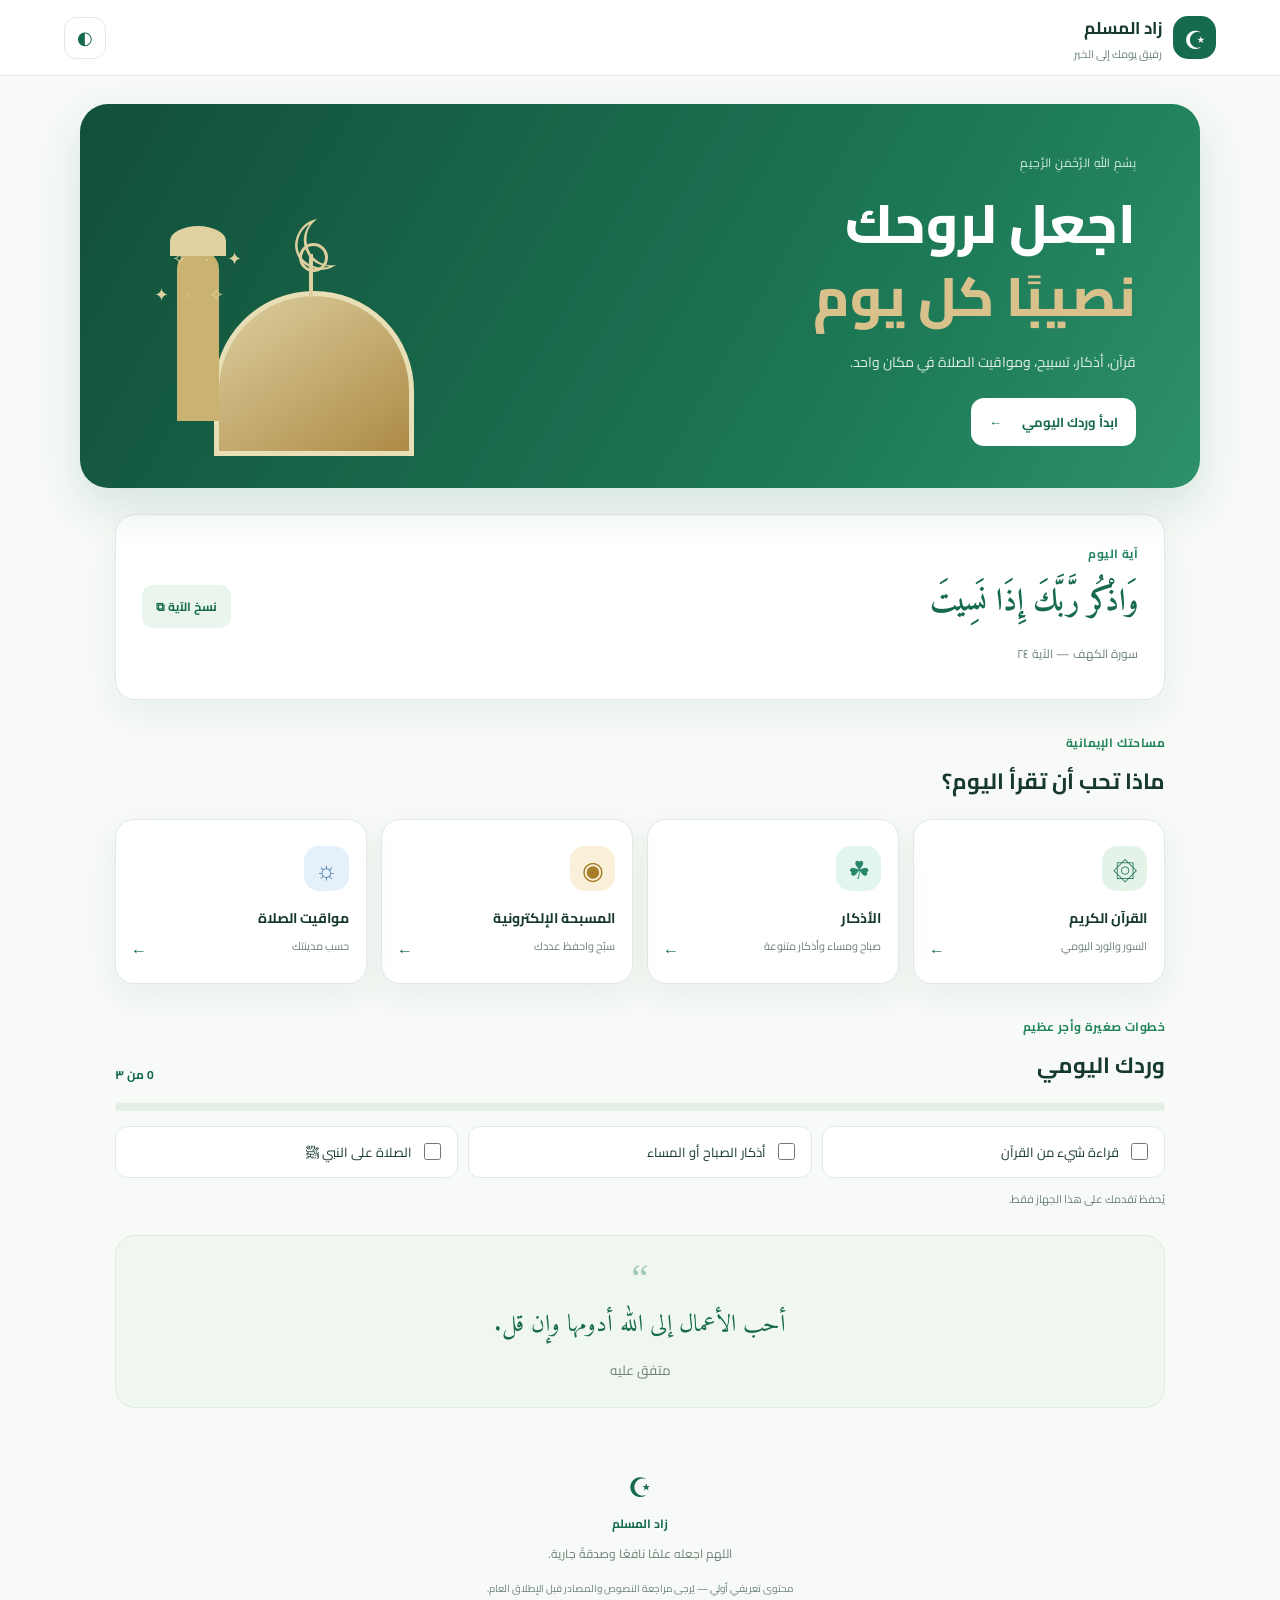
==== index.html @ 15e07032 "Add files via upload" ====
<!doctype html>
<html lang="ar" dir="rtl">
<head>
  <meta charset="utf-8">
  <meta name="viewport" content="width=device-width, initial-scale=1, viewport-fit=cover">
  <meta name="theme-color" content="#176b4d">
  <meta name="description" content="زاد المسلم - القرآن والأذكار والتسبيح ومواقيت الصلاة">
  <title>زاد المسلم | رفيق يومك</title>
  <link rel="manifest" href="./manifest.webmanifest">
  <link rel="icon" href="./assets/icon.svg" type="image/svg+xml">
  <link rel="stylesheet" href="./styles.css">
</head>
<body>
  <header class="topbar">
    <a class="brand" href="#" aria-label="زاد المسلم - الرئيسية">
      <span class="brand-mark">☪</span><span><strong>زاد المسلم</strong><small>رفيق يومك إلى الخير</small></span>
    </a>
    <button id="themeToggle" class="icon-btn" aria-label="تغيير المظهر" title="تغيير المظهر">◐</button>
  </header>

  <main>
    <section class="hero">
      <div class="hero-copy">
        <span class="eyebrow">بِسْمِ اللهِ الرَّحْمٰنِ الرَّحِيمِ</span>
        <h1>اجعل لروحك<br><em>نصيبًا كل يوم</em></h1>
        <p>قرآن، أذكار، تسبيح، ومواقيت الصلاة في مكان واحد.</p>
        <a class="primary-btn" href="#daily">ابدأ وردك اليومي <span>←</span></a>
      </div>
      <div class="hero-art" aria-hidden="true"><div class="moon">☾</div><div class="dome"></div><div class="minaret"></div><div class="stars">✦　·　✧<br>　✧　·　✦</div></div>
    </section>

    <section id="daily" class="daily-card">
      <div><span class="section-kicker">آية اليوم</span><h2>وَاذْكُر رَّبَّكَ إِذَا نَسِيتَ</h2><p class="verse-ref">سورة الكهف — الآية ٢٤</p></div>
      <button class="text-btn" id="copyVerse">نسخ الآية ⧉</button>
    </section>

    <section class="section">
      <div class="section-head"><div><span class="section-kicker">مساحتك الإيمانية</span><h2>ماذا تحب أن تقرأ اليوم؟</h2></div></div>
      <div class="feature-grid">
        <button class="feature-card" data-view="quran"><span class="feature-icon green">۞</span><strong>القرآن الكريم</strong><small>السور والورد اليومي</small><span class="card-arrow">←</span></button>
        <button class="feature-card" data-view="azkar"><span class="feature-icon mint">☘</span><strong>الأذكار</strong><small>صباح ومساء وأذكار متنوعة</small><span class="card-arrow">←</span></button>
        <button class="feature-card" data-view="tasbih"><span class="feature-icon gold">◉</span><strong>المسبحة الإلكترونية</strong><small>سبّح واحفظ عددك</small><span class="card-arrow">←</span></button>
        <button class="feature-card" data-view="prayer"><span class="feature-icon blue">☼</span><strong>مواقيت الصلاة</strong><small>حسب مدينتك</small><span class="card-arrow">←</span></button>
      </div>
    </section>

    <section id="contentPanel" class="content-panel" hidden>
      <div class="panel-head"><div><span class="section-kicker">زاد المسلم</span><h2 id="panelTitle">القسم</h2></div><button id="closePanel" class="icon-btn" aria-label="إغلاق">✕</button></div>
      <div id="panelContent"></div>
    </section>

    <section class="section">
      <div class="section-head"><div><span class="section-kicker">خطوات صغيرة وأجر عظيم</span><h2>وردك اليومي</h2></div><span id="progressLabel" class="progress-label">٠ من ٣</span></div>
      <div class="progress-track"><span id="progressBar"></span></div>
      <div class="checklist">
        <label><input type="checkbox" data-task="quran"> قراءة شيء من القرآن</label>
        <label><input type="checkbox" data-task="azkar"> أذكار الصباح أو المساء</label>
        <label><input type="checkbox" data-task="salawat"> الصلاة على النبي ﷺ</label>
      </div>
      <p class="muted tiny">يُحفظ تقدمك على هذا الجهاز فقط.</p>
    </section>

    <section class="quote-card"><span class="quote-mark">“</span><p>أحب الأعمال إلى الله أدومها وإن قل.</p><small>متفق عليه</small></section>
  </main>

  <footer><div class="footer-mark">☪</div><strong>زاد المسلم</strong><p>اللهم اجعله علمًا نافعًا وصدقةً جارية.</p><small>محتوى تعريفي أولي — يُرجى مراجعة النصوص والمصادر قبل الإطلاق العام.</small></footer>

  <nav class="bottom-nav" aria-label="التنقل الرئيسي">
    <a href="#" class="nav-item active"><span>⌂</span>الرئيسية</a>
    <button class="nav-item" data-view="quran"><span>۞</span>القرآن</button>
    <button class="nav-item" data-view="azkar"><span>☘</span>الأذكار</button>
    <button class="nav-item" data-view="tasbih"><span>◉</span>التسبيح</button>
  </nav>
  <script src="./app.js"></script>
</body>
</html>
---- styles.css ----
@import url('https://fonts.googleapis.com/css2?family=Amiri:wght@400;700&family=Cairo:wght@400;500;600;700;800&display=swap');
:root{--green:#176b4d;--green2:#23845f;--pale:#eaf5ee;--paper:#fff;--bg:#f7faf7;--ink:#17382c;--muted:#6b8177;--line:#e1ebe4;--gold:#c49a4a;--shadow:0 12px 34px #174e3210}
*{box-sizing:border-box}html{scroll-behavior:smooth;scroll-padding-top:80px}body{margin:0;background:var(--bg);color:var(--ink);font-family:'Cairo',sans-serif;padding-bottom:85px}button,a,input{font:inherit}button{cursor:pointer}.topbar{height:76px;display:flex;align-items:center;justify-content:space-between;padding:0 max(5vw,18px);background:#ffffffed;border-bottom:1px solid var(--line);position:sticky;top:0;z-index:5;backdrop-filter:blur(14px)}.brand{display:flex;align-items:center;gap:11px;color:var(--ink);text-decoration:none}.brand-mark{display:grid;place-items:center;background:var(--green);color:white;width:43px;height:43px;border-radius:15px;font-size:25px}.brand strong{display:block;font-size:17px}.brand small{display:block;color:var(--muted);font-size:11px}.icon-btn{border:1px solid var(--line);background:white;color:var(--green);border-radius:12px;width:42px;height:42px;font-size:18px}.hero{margin:28px auto 24px;width:min(1120px,92%);min-height:330px;border-radius:28px;background:linear-gradient(120deg,#124f3a,#1d7956 70%,#2d916a);color:white;display:flex;align-items:center;justify-content:space-between;overflow:hidden;padding:42px 5%;position:relative;box-shadow:0 18px 45px #176b4d26}.hero-copy{position:relative;z-index:1;max-width:540px}.eyebrow,.section-kicker{font-size:12px;letter-spacing:.4px;color:#d5eddb}.hero h1{font-size:clamp(34px,5vw,54px);line-height:1.35;margin:12px 0;font-weight:800}.hero h1 em{font-style:normal;color:#d9c18c}.hero p{color:#e2f1e6;font-size:14px;max-width:370px;line-height:2}.primary-btn{display:inline-flex;gap:20px;align-items:center;background:#fff;color:var(--green);padding:12px 18px;border-radius:13px;text-decoration:none;font-weight:700;font-size:13px;margin-top:8px}.hero-art{width:280px;height:250px;position:relative;flex-shrink:0;opacity:.95}.moon{position:absolute;top:8px;right:72px;font-size:70px;color:#e8d6a5;transform:rotate(-22deg)}.dome{position:absolute;bottom:-35px;right:10px;width:200px;height:165px;border-radius:100px 100px 0 0;background:linear-gradient(145deg,#e8d6a5,#b68d46);border:5px solid #f4e6bd}.dome:before{content:"";position:absolute;top:-42px;left:90px;width:4px;height:43px;background:#e8d6a5}.dome:after{content:"";position:absolute;top:-53px;left:80px;width:23px;height:23px;border:3px solid #e8d6a5;border-radius:50%}.minaret{position:absolute;bottom:0;right:205px;width:42px;height:170px;background:#d4b774;border-radius:18px 18px 0 0}.minaret:before{content:"";position:absolute;top:-25px;left:-7px;width:56px;height:30px;border-radius:50% 50% 0 0;background:#ead8a6}.stars{position:absolute;top:70px;left:10px;line-height:2;color:#e8d6a5;font-size:18px}.daily-card,.section,.content-panel,.quote-card{width:min(1050px,90%);margin:26px auto}.daily-card{background:white;border:1px solid var(--line);border-radius:20px;padding:22px 26px;display:flex;align-items:center;justify-content:space-between;gap:18px;box-shadow:var(--shadow)}.section-kicker{color:var(--green2);font-weight:700}.daily-card h2{font-family:'Amiri',serif;font-size:clamp(22px,3vw,31px);font-weight:700;margin:8px 0;color:var(--green)}.verse-ref,.muted{color:var(--muted);font-size:12px}.text-btn{border:0;background:var(--pale);color:var(--green);border-radius:11px;padding:10px 14px;white-space:nowrap;font-size:12px;font-weight:700}.section-head,.panel-head{display:flex;justify-content:space-between;align-items:end;gap:14px;margin-bottom:17px}.section-head h2,.panel-head h2{font-size:22px;margin:4px 0 0}.feature-grid{display:grid;grid-template-columns:repeat(4,1fr);gap:14px}.feature-card{text-align:right;position:relative;background:white;border:1px solid var(--line);border-radius:19px;padding:20px 17px;min-height:165px;box-shadow:var(--shadow);color:var(--ink);transition:transform .2s,border .2s}.feature-card:hover{transform:translateY(-3px);border-color:#b8d9c5}.feature-icon{width:45px;height:45px;border-radius:15px;display:grid;place-items:center;font-size:25px;margin-bottom:14px}.green{background:#e4f3e8;color:#176b4d}.mint{background:#e3f5ef;color:#28876b}.gold{background:#faf0d9;color:#a77d29}.blue{background:#e5f0fa;color:#4279a5}.feature-card strong,.feature-card small{display:block}.feature-card strong{font-size:14px}.feature-card small{font-size:11px;color:var(--muted);margin-top:5px}.card-arrow{position:absolute;left:15px;bottom:18px;color:var(--green)}.content-panel{background:#fff;border:1px solid var(--line);border-radius:22px;padding:24px;box-shadow:var(--shadow)}.panel-head{align-items:center;margin-bottom:20px}.panel-content{line-height:2}.item-list{display:grid;gap:10px}.list-item{padding:15px;border:1px solid var(--line);border-radius:14px;background:#fbfdfb}.list-item strong{display:block}.list-item p{margin:8px 0;line-height:2;font-family:'Amiri',serif;font-size:21px}.list-item small{color:var(--muted)}.pill-btn{background:var(--pale);border:0;border-radius:9px;color:var(--green);padding:7px 11px;font-size:12px}.tasbih-wrap{text-align:center;padding:18px}.tasbih-count{font-size:64px;color:var(--green);font-weight:800;line-height:1.3}.tasbih-button{width:160px;height:160px;border-radius:50%;border:9px solid #cfe8d7;background:var(--green);color:white;font-size:20px;box-shadow:0 12px 28px #176b4d25}.secondary-btn{border:1px solid var(--line);background:white;border-radius:10px;padding:10px 14px;color:var(--green);margin:8px}.form-row{display:flex;gap:10px;flex-wrap:wrap}.form-row input{flex:1;min-width:180px;padding:12px;border:1px solid var(--line);border-radius:10px;background:white;color:var(--ink)}.prayer-grid{display:grid;grid-template-columns:repeat(3,1fr);gap:10px;margin-top:16px}.prayer-time{padding:15px;background:var(--pale);border-radius:13px;text-align:center}.prayer-time small,.prayer-time strong{display:block}.prayer-time strong{font-size:18px;color:var(--green)}.progress-label{font-size:12px;color:var(--green);font-weight:700}.progress-track{height:8px;background:#e3eee6;border-radius:9px;overflow:hidden;margin-bottom:15px}.progress-track span{display:block;height:100%;width:0;background:linear-gradient(90deg,#2a9669,#a9c96b);transition:width .2s}.checklist{display:grid;grid-template-columns:repeat(3,1fr);gap:10px}.checklist label{background:white;border:1px solid var(--line);border-radius:12px;padding:13px;font-size:13px;display:flex;align-items:center;gap:8px}.checklist input{accent-color:var(--green);width:17px;height:17px}.tiny{font-size:11px}.quote-card{background:#f0f7f1;border:1px solid #dcece0;border-radius:20px;text-align:center;padding:23px}.quote-mark{font-family:serif;font-size:38px;color:#9fc8ad;line-height:1}.quote-card p{font-family:'Amiri',serif;font-size:24px;margin:4px 0 8px;color:var(--green)}.quote-card small{color:var(--muted)}footer{text-align:center;padding:28px 20px 18px;color:var(--muted);font-size:12px}footer strong{color:var(--green)}footer p{margin:7px}.footer-mark{font-size:27px;color:var(--green)}footer small{display:block;margin-top:14px;font-size:10px}.bottom-nav{display:none}
body.dark{--paper:#10271f;--bg:#0b1d16;--ink:#e2f1e6;--muted:#a0b9aa;--line:#284638;--pale:#193c2c;--shadow:0 12px 34px #0002}body.dark .topbar,body.dark .daily-card,body.dark .feature-card,body.dark .content-panel,body.dark .list-item,body.dark .checklist label,body.dark .icon-btn,body.dark .secondary-btn,body.dark .form-row input{background:#10271f;color:var(--ink)}body.dark .quote-card{background:#132e22}body.dark .text-btn{background:#204c37;color:#e2f1e6}body.dark .hero{box-shadow:none}
@media(max-width:760px){.hero{min-height:300px;padding:30px 24px;margin-top:16px}.hero-art{position:absolute;left:-65px;bottom:-20px;opacity:.25}.hero-copy{max-width:100%}.hero h1{font-size:37px}.feature-grid{grid-template-columns:repeat(2,1fr);gap:10px}.feature-card{min-height:155px;padding:15px}.daily-card{align-items:flex-start;padding:18px;flex-direction:column}.section-head h2,.panel-head h2{font-size:19px}.checklist{grid-template-columns:1fr}.bottom-nav{display:flex;position:fixed;bottom:0;right:0;left:0;z-index:8;justify-content:space-around;align-items:center;background:#fffffff2;border-top:1px solid var(--line);padding:8px 8px calc(8px + env(safe-area-inset-bottom));backdrop-filter:blur(12px)}.nav-item{display:flex;flex-direction:column;align-items:center;gap:2px;background:none;border:0;color:var(--muted);text-decoration:none;font-size:10px;padding:4px 12px}.nav-item span{font-size:21px}.nav-item.active{color:var(--green);font-weight:700}.prayer-grid{grid-template-columns:repeat(2,1fr)}.content-panel{padding:17px}.tasbih-button{width:145px;height:145px}}
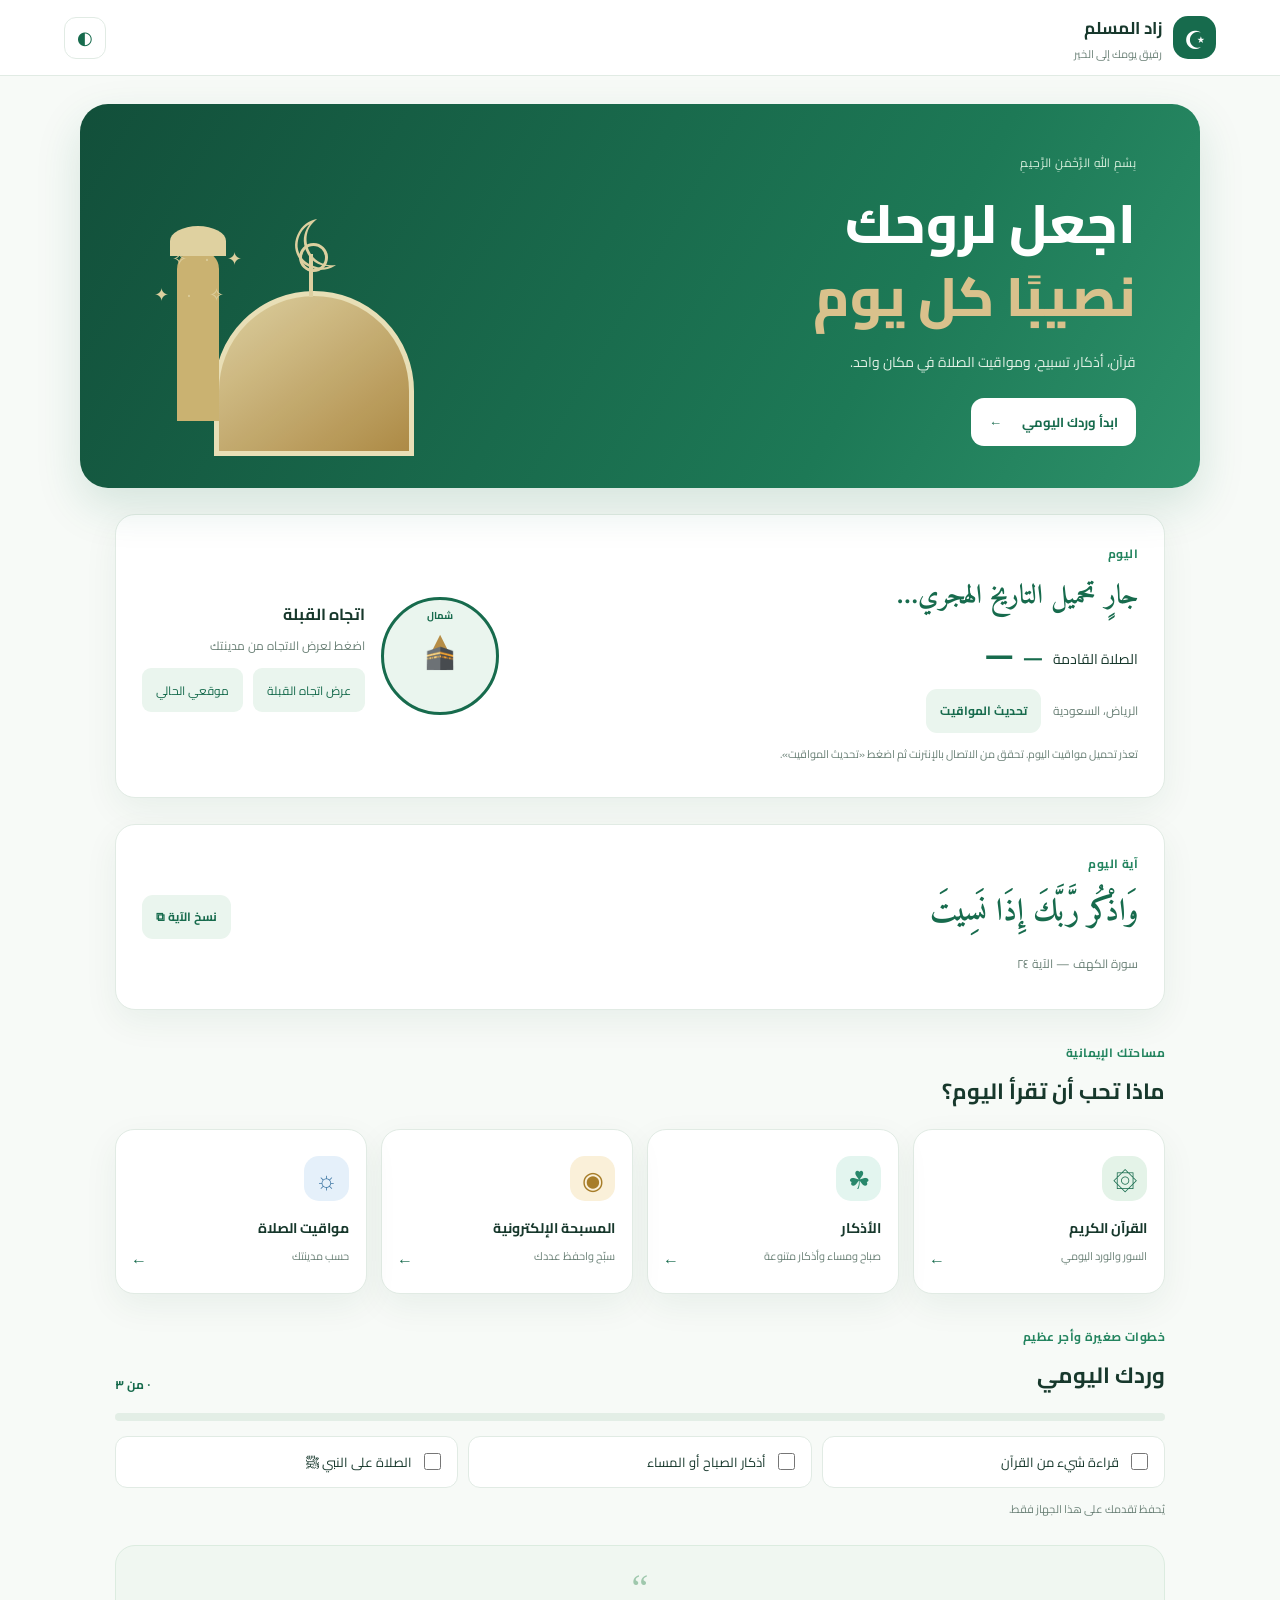
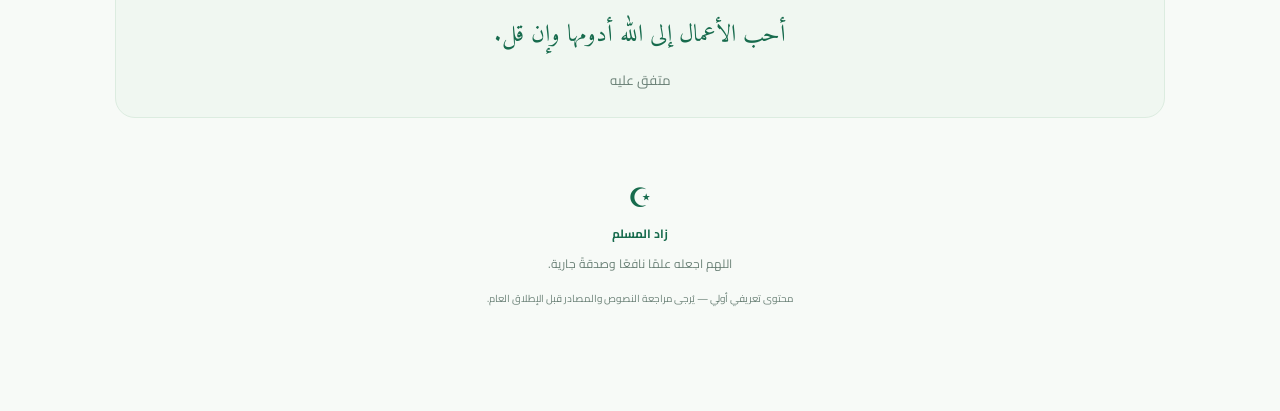
==== commit 178063e7: "زاد المسلم: إضافة التاريخ الهجري والعد التنازلي للصلاة واتجاه القبلة + إصلاح أيقونة PWA" ====
--- a/index.html
+++ b/index.html
@@ -27,6 +27,20 @@
         <a class="primary-btn" href="#daily">ابدأ وردك اليومي <span>←</span></a>
       </div>
       <div class="hero-art" aria-hidden="true"><div class="moon">☾</div><div class="dome"></div><div class="minaret"></div><div class="stars">✦　·　✧<br>　✧　·　✦</div></div>
+    </section>
+
+    <section class="prayer-strip" id="prayerStrip" aria-label="مواقيت اليوم">
+      <div class="strip-main">
+        <span class="section-kicker">اليوم</span>
+        <div id="hijriDate" class="hijri-date">جارٍ تحميل التاريخ الهجري…</div>
+        <div class="next-prayer"><span id="nextPrayerLabel">الصلاة القادمة</span><strong id="nextPrayerTime">—</strong><span id="nextPrayerCountdown" class="countdown">—</span></div>
+        <div class="strip-city"><span id="stripCity">الرياض، السعودية</span><button id="stripRefresh" class="text-btn" type="button">تحديث المواقيت</button></div>
+        <p id="stripError" class="muted tiny" hidden></p>
+      </div>
+      <div class="strip-qibla">
+        <div class="qibla-compass" aria-hidden="true"><span class="qibla-north">شمال</span><div class="qibla-needle" id="qiblaNeedle">▲</div><span class="qibla-center">🕋</span></div>
+        <div class="qibla-info"><strong>اتجاه القبلة</strong><p id="qiblaText" class="muted">اضغط لعرض الاتجاه من مدينتك</p><div class="form-row"><button id="qiblaBtn" class="pill-btn" type="button">عرض اتجاه القبلة</button><button id="qiblaGeoBtn" class="pill-btn" type="button">موقعي الحالي</button></div></div>
+      </div>
     </section>
 
     <section id="daily" class="daily-card">
--- a/styles.css
+++ b/styles.css
@@ -1,5 +1,26 @@
 @import url('https://fonts.googleapis.com/css2?family=Amiri:wght@400;700&family=Cairo:wght@400;500;600;700;800&display=swap');
 :root{--green:#176b4d;--green2:#23845f;--pale:#eaf5ee;--paper:#fff;--bg:#f7faf7;--ink:#17382c;--muted:#6b8177;--line:#e1ebe4;--gold:#c49a4a;--shadow:0 12px 34px #174e3210}
-*{box-sizing:border-box}html{scroll-behavior:smooth;scroll-padding-top:80px}body{margin:0;background:var(--bg);color:var(--ink);font-family:'Cairo',sans-serif;padding-bottom:85px}button,a,input{font:inherit}button{cursor:pointer}.topbar{height:76px;display:flex;align-items:center;justify-content:space-between;padding:0 max(5vw,18px);background:#ffffffed;border-bottom:1px solid var(--line);position:sticky;top:0;z-index:5;backdrop-filter:blur(14px)}.brand{display:flex;align-items:center;gap:11px;color:var(--ink);text-decoration:none}.brand-mark{display:grid;place-items:center;background:var(--green);color:white;width:43px;height:43px;border-radius:15px;font-size:25px}.brand strong{display:block;font-size:17px}.brand small{display:block;color:var(--muted);font-size:11px}.icon-btn{border:1px solid var(--line);background:white;color:var(--green);border-radius:12px;width:42px;height:42px;font-size:18px}.hero{margin:28px auto 24px;width:min(1120px,92%);min-height:330px;border-radius:28px;background:linear-gradient(120deg,#124f3a,#1d7956 70%,#2d916a);color:white;display:flex;align-items:center;justify-content:space-between;overflow:hidden;padding:42px 5%;position:relative;box-shadow:0 18px 45px #176b4d26}.hero-copy{position:relative;z-index:1;max-width:540px}.eyebrow,.section-kicker{font-size:12px;letter-spacing:.4px;color:#d5eddb}.hero h1{font-size:clamp(34px,5vw,54px);line-height:1.35;margin:12px 0;font-weight:800}.hero h1 em{font-style:normal;color:#d9c18c}.hero p{color:#e2f1e6;font-size:14px;max-width:370px;line-height:2}.primary-btn{display:inline-flex;gap:20px;align-items:center;background:#fff;color:var(--green);padding:12px 18px;border-radius:13px;text-decoration:none;font-weight:700;font-size:13px;margin-top:8px}.hero-art{width:280px;height:250px;position:relative;flex-shrink:0;opacity:.95}.moon{position:absolute;top:8px;right:72px;font-size:70px;color:#e8d6a5;transform:rotate(-22deg)}.dome{position:absolute;bottom:-35px;right:10px;width:200px;height:165px;border-radius:100px 100px 0 0;background:linear-gradient(145deg,#e8d6a5,#b68d46);border:5px solid #f4e6bd}.dome:before{content:"";position:absolute;top:-42px;left:90px;width:4px;height:43px;background:#e8d6a5}.dome:after{content:"";position:absolute;top:-53px;left:80px;width:23px;height:23px;border:3px solid #e8d6a5;border-radius:50%}.minaret{position:absolute;bottom:0;right:205px;width:42px;height:170px;background:#d4b774;border-radius:18px 18px 0 0}.minaret:before{content:"";position:absolute;top:-25px;left:-7px;width:56px;height:30px;border-radius:50% 50% 0 0;background:#ead8a6}.stars{position:absolute;top:70px;left:10px;line-height:2;color:#e8d6a5;font-size:18px}.daily-card,.section,.content-panel,.quote-card{width:min(1050px,90%);margin:26px auto}.daily-card{background:white;border:1px solid var(--line);border-radius:20px;padding:22px 26px;display:flex;align-items:center;justify-content:space-between;gap:18px;box-shadow:var(--shadow)}.section-kicker{color:var(--green2);font-weight:700}.daily-card h2{font-family:'Amiri',serif;font-size:clamp(22px,3vw,31px);font-weight:700;margin:8px 0;color:var(--green)}.verse-ref,.muted{color:var(--muted);font-size:12px}.text-btn{border:0;background:var(--pale);color:var(--green);border-radius:11px;padding:10px 14px;white-space:nowrap;font-size:12px;font-weight:700}.section-head,.panel-head{display:flex;justify-content:space-between;align-items:end;gap:14px;margin-bottom:17px}.section-head h2,.panel-head h2{font-size:22px;margin:4px 0 0}.feature-grid{display:grid;grid-template-columns:repeat(4,1fr);gap:14px}.feature-card{text-align:right;position:relative;background:white;border:1px solid var(--line);border-radius:19px;padding:20px 17px;min-height:165px;box-shadow:var(--shadow);color:var(--ink);transition:transform .2s,border .2s}.feature-card:hover{transform:translateY(-3px);border-color:#b8d9c5}.feature-icon{width:45px;height:45px;border-radius:15px;display:grid;place-items:center;font-size:25px;margin-bottom:14px}.green{background:#e4f3e8;color:#176b4d}.mint{background:#e3f5ef;color:#28876b}.gold{background:#faf0d9;color:#a77d29}.blue{background:#e5f0fa;color:#4279a5}.feature-card strong,.feature-card small{display:block}.feature-card strong{font-size:14px}.feature-card small{font-size:11px;color:var(--muted);margin-top:5px}.card-arrow{position:absolute;left:15px;bottom:18px;color:var(--green)}.content-panel{background:#fff;border:1px solid var(--line);border-radius:22px;padding:24px;box-shadow:var(--shadow)}.panel-head{align-items:center;margin-bottom:20px}.panel-content{line-height:2}.item-list{display:grid;gap:10px}.list-item{padding:15px;border:1px solid var(--line);border-radius:14px;background:#fbfdfb}.list-item strong{display:block}.list-item p{margin:8px 0;line-height:2;font-family:'Amiri',serif;font-size:21px}.list-item small{color:var(--muted)}.pill-btn{background:var(--pale);border:0;border-radius:9px;color:var(--green);padding:7px 11px;font-size:12px}.tasbih-wrap{text-align:center;padding:18px}.tasbih-count{font-size:64px;color:var(--green);font-weight:800;line-height:1.3}.tasbih-button{width:160px;height:160px;border-radius:50%;border:9px solid #cfe8d7;background:var(--green);color:white;font-size:20px;box-shadow:0 12px 28px #176b4d25}.secondary-btn{border:1px solid var(--line);background:white;border-radius:10px;padding:10px 14px;color:var(--green);margin:8px}.form-row{display:flex;gap:10px;flex-wrap:wrap}.form-row input{flex:1;min-width:180px;padding:12px;border:1px solid var(--line);border-radius:10px;background:white;color:var(--ink)}.prayer-grid{display:grid;grid-template-columns:repeat(3,1fr);gap:10px;margin-top:16px}.prayer-time{padding:15px;background:var(--pale);border-radius:13px;text-align:center}.prayer-time small,.prayer-time strong{display:block}.prayer-time strong{font-size:18px;color:var(--green)}.progress-label{font-size:12px;color:var(--green);font-weight:700}.progress-track{height:8px;background:#e3eee6;border-radius:9px;overflow:hidden;margin-bottom:15px}.progress-track span{display:block;height:100%;width:0;background:linear-gradient(90deg,#2a9669,#a9c96b);transition:width .2s}.checklist{display:grid;grid-template-columns:repeat(3,1fr);gap:10px}.checklist label{background:white;border:1px solid var(--line);border-radius:12px;padding:13px;font-size:13px;display:flex;align-items:center;gap:8px}.checklist input{accent-color:var(--green);width:17px;height:17px}.tiny{font-size:11px}.quote-card{background:#f0f7f1;border:1px solid #dcece0;border-radius:20px;text-align:center;padding:23px}.quote-mark{font-family:serif;font-size:38px;color:#9fc8ad;line-height:1}.quote-card p{font-family:'Amiri',serif;font-size:24px;margin:4px 0 8px;color:var(--green)}.quote-card small{color:var(--muted)}footer{text-align:center;padding:28px 20px 18px;color:var(--muted);font-size:12px}footer strong{color:var(--green)}footer p{margin:7px}.footer-mark{font-size:27px;color:var(--green)}footer small{display:block;margin-top:14px;font-size:10px}.bottom-nav{display:none}
+*{box-sizing:border-box}html{scroll-behavior:smooth;scroll-padding-top:80px}body{margin:0;background:var(--bg);color:var(--ink);font-family:'Cairo',sans-serif;padding-bottom:85px}button,a,input{font:inherit}button{cursor:pointer}.topbar{height:76px;display:flex;align-items:center;justify-content:space-between;padding:0 max(5vw,18px);background:#ffffffed;border-bottom:1px solid var(--line);position:sticky;top:0;z-index:5;backdrop-filter:blur(14px)}.brand{display:flex;align-items:center;gap:11px;color:var(--ink);text-decoration:none}.brand-mark{display:grid;place-items:center;background:var(--green);color:white;width:43px;height:43px;border-radius:15px;font-size:25px}.brand strong{display:block;font-size:17px}.brand small{display:block;color:var(--muted);font-size:11px}.icon-btn{border:1px solid var(--line);background:white;color:var(--green);border-radius:12px;width:42px;height:42px;font-size:18px}.hero{margin:28px auto 24px;width:min(1120px,92%);min-height:330px;border-radius:28px;background:linear-gradient(120deg,#124f3a,#1d7956 70%,#2d916a);color:white;display:flex;align-items:center;justify-content:space-between;overflow:hidden;padding:42px 5%;position:relative;box-shadow:0 18px 45px #176b4d26}.hero-copy{position:relative;z-index:1;max-width:540px}.eyebrow,.section-kicker{font-size:12px;letter-spacing:.4px;color:#d5eddb}.hero h1{font-size:clamp(34px,5vw,54px);line-height:1.35;margin:12px 0;font-weight:800}.hero h1 em{font-style:normal;color:#d9c18c}.hero p{color:#e2f1e6;font-size:14px;max-width:370px;line-height:2}.primary-btn{display:inline-flex;gap:20px;align-items:center;background:#fff;color:var(--green);padding:12px 18px;border-radius:13px;text-decoration:none;font-weight:700;font-size:13px;margin-top:8px}.hero-art{width:280px;height:250px;position:relative;flex-shrink:0;opacity:.95}.moon{position:absolute;top:8px;right:72px;font-size:70px;color:#e8d6a5;transform:rotate(-22deg)}.dome{position:absolute;bottom:-35px;right:10px;width:200px;height:165px;border-radius:100px 100px 0 0;background:linear-gradient(145deg,#e8d6a5,#b68d46);border:5px solid #f4e6bd}.dome:before{content:"";position:absolute;top:-42px;left:90px;width:4px;height:43px;background:#e8d6a5}.dome:after{content:"";position:absolute;top:-53px;left:80px;width:23px;height:23px;border:3px solid #e8d6a5;border-radius:50%}.minaret{position:absolute;bottom:0;right:205px;width:42px;height:170px;background:#d4b774;border-radius:18px 18px 0 0}.minaret:before{content:"";position:absolute;top:-25px;left:-7px;width:56px;height:30px;border-radius:50% 50% 0 0;background:#ead8a6}.stars{position:absolute;top:70px;left:10px;line-height:2;color:#e8d6a5;font-size:18px}.daily-card,.section,.content-panel,.quote-card{width:min(1050px,90%);margin:26px auto}.daily-card{background:white;border:1px solid var(--line);border-radius:20px;padding:22px 26px;display:flex;align-items:center;justify-content:space-between;gap:18px;box-shadow:var(--shadow)}.section-kicker{color:var(--green2);font-weight:700}.daily-card h2{font-family:'Amiri',serif;font-size:clamp(22px,3vw,31px);font-weight:700;margin:8px 0;color:var(--green)}.verse-ref,.muted{color:var(--muted);font-size:12px}.text-btn{border:0;background:var(--pale);color:var(--green);border-radius:11px;padding:10px 14px;white-space:nowrap;font-size:12px;font-weight:700;min-height:44px}.section-head,.panel-head{display:flex;justify-content:space-between;align-items:end;gap:14px;margin-bottom:17px}.section-head h2,.panel-head h2{font-size:22px;margin:4px 0 0}.feature-grid{display:grid;grid-template-columns:repeat(4,1fr);gap:14px}.feature-card{text-align:right;position:relative;background:white;border:1px solid var(--line);border-radius:19px;padding:20px 17px;min-height:165px;box-shadow:var(--shadow);color:var(--ink);transition:transform .2s,border .2s}.feature-card:hover{transform:translateY(-3px);border-color:#b8d9c5}.feature-icon{width:45px;height:45px;border-radius:15px;display:grid;place-items:center;font-size:25px;margin-bottom:14px}.green{background:#e4f3e8;color:#176b4d}.mint{background:#e3f5ef;color:#28876b}.gold{background:#faf0d9;color:#a77d29}.blue{background:#e5f0fa;color:#4279a5}.feature-card strong,.feature-card small{display:block}.feature-card strong{font-size:14px}.feature-card small{font-size:11px;color:var(--muted);margin-top:5px}.card-arrow{position:absolute;left:15px;bottom:18px;color:var(--green)}.content-panel{background:#fff;border:1px solid var(--line);border-radius:22px;padding:24px;box-shadow:var(--shadow)}.panel-head{align-items:center;margin-bottom:20px}.panel-content{line-height:2}.item-list{display:grid;gap:10px}.list-item{padding:15px;border:1px solid var(--line);border-radius:14px;background:#fbfdfb}.list-item strong{display:block}.list-item p{margin:8px 0;line-height:2;font-family:'Amiri',serif;font-size:21px}.list-item small{color:var(--muted)}.pill-btn{background:var(--pale);border:0;border-radius:9px;color:var(--green);padding:10px 14px;font-size:12px;min-height:44px}.tasbih-wrap{text-align:center;padding:18px}.tasbih-count{font-size:64px;color:var(--green);font-weight:800;line-height:1.3}.tasbih-button{width:160px;height:160px;border-radius:50%;border:9px solid #cfe8d7;background:var(--green);color:white;font-size:20px;box-shadow:0 12px 28px #176b4d25}.secondary-btn{border:1px solid var(--line);background:white;border-radius:10px;padding:10px 14px;color:var(--green);margin:8px;min-height:44px}.form-row{display:flex;gap:10px;flex-wrap:wrap}.form-row input{flex:1;min-width:180px;padding:12px;border:1px solid var(--line);border-radius:10px;background:white;color:var(--ink)}.prayer-grid{display:grid;grid-template-columns:repeat(3,1fr);gap:10px;margin-top:16px}.prayer-time{padding:15px;background:var(--pale);border-radius:13px;text-align:center}.prayer-time small,.prayer-time strong{display:block}.prayer-time strong{font-size:18px;color:var(--green)}.progress-label{font-size:12px;color:var(--green);font-weight:700}.progress-track{height:8px;background:#e3eee6;border-radius:9px;overflow:hidden;margin-bottom:15px}.progress-track span{display:block;height:100%;width:0;background:linear-gradient(90deg,#2a9669,#a9c96b);transition:width .2s}.checklist{display:grid;grid-template-columns:repeat(3,1fr);gap:10px}.checklist label{background:white;border:1px solid var(--line);border-radius:12px;padding:13px;font-size:13px;display:flex;align-items:center;gap:8px}.checklist input{accent-color:var(--green);width:17px;height:17px}.tiny{font-size:11px}.quote-card{background:#f0f7f1;border:1px solid #dcece0;border-radius:20px;text-align:center;padding:23px}.quote-mark{font-family:serif;font-size:38px;color:#9fc8ad;line-height:1}.quote-card p{font-family:'Amiri',serif;font-size:24px;margin:4px 0 8px;color:var(--green)}.quote-card small{color:var(--muted)}footer{text-align:center;padding:28px 20px 18px;color:var(--muted);font-size:12px}footer strong{color:var(--green)}footer p{margin:7px}.footer-mark{font-size:27px;color:var(--green)}footer small{display:block;margin-top:14px;font-size:10px}.bottom-nav{display:none}
 body.dark{--paper:#10271f;--bg:#0b1d16;--ink:#e2f1e6;--muted:#a0b9aa;--line:#284638;--pale:#193c2c;--shadow:0 12px 34px #0002}body.dark .topbar,body.dark .daily-card,body.dark .feature-card,body.dark .content-panel,body.dark .list-item,body.dark .checklist label,body.dark .icon-btn,body.dark .secondary-btn,body.dark .form-row input{background:#10271f;color:var(--ink)}body.dark .quote-card{background:#132e22}body.dark .text-btn{background:#204c37;color:#e2f1e6}body.dark .hero{box-shadow:none}
 @media(max-width:760px){.hero{min-height:300px;padding:30px 24px;margin-top:16px}.hero-art{position:absolute;left:-65px;bottom:-20px;opacity:.25}.hero-copy{max-width:100%}.hero h1{font-size:37px}.feature-grid{grid-template-columns:repeat(2,1fr);gap:10px}.feature-card{min-height:155px;padding:15px}.daily-card{align-items:flex-start;padding:18px;flex-direction:column}.section-head h2,.panel-head h2{font-size:19px}.checklist{grid-template-columns:1fr}.bottom-nav{display:flex;position:fixed;bottom:0;right:0;left:0;z-index:8;justify-content:space-around;align-items:center;background:#fffffff2;border-top:1px solid var(--line);padding:8px 8px calc(8px + env(safe-area-inset-bottom));backdrop-filter:blur(12px)}.nav-item{display:flex;flex-direction:column;align-items:center;gap:2px;background:none;border:0;color:var(--muted);text-decoration:none;font-size:10px;padding:4px 12px}.nav-item span{font-size:21px}.nav-item.active{color:var(--green);font-weight:700}.prayer-grid{grid-template-columns:repeat(2,1fr)}.content-panel{padding:17px}.tasbih-button{width:145px;height:145px}}
+
+/* شريط مواقيت اليوم: التاريخ الهجري والعد التنازلي والقبلة */
+.prayer-strip{width:min(1050px,90%);margin:26px auto;background:white;border:1px solid var(--line);border-radius:20px;padding:22px 26px;display:flex;align-items:center;justify-content:space-between;gap:24px;box-shadow:var(--shadow);flex-wrap:wrap}
+.strip-main{flex:1;min-width:240px}
+.hijri-date{font-family:'Amiri',serif;font-size:clamp(21px,3vw,27px);font-weight:700;color:var(--green);margin:6px 0 10px}
+.next-prayer{display:flex;align-items:baseline;gap:10px;flex-wrap:wrap;font-size:14px}
+.next-prayer strong{font-size:18px;color:var(--green)}
+.countdown{font-size:26px;font-weight:800;color:var(--green);font-variant-numeric:tabular-nums}
+.strip-city{display:flex;align-items:center;gap:12px;margin-top:10px;font-size:12px;color:var(--muted);flex-wrap:wrap}
+.next-prayer-line{margin:14px 0 4px;font-size:14px}
+.next-prayer-line strong{color:var(--green)}
+.strip-qibla{display:flex;align-items:center;gap:16px}
+.qibla-compass{width:118px;height:118px;min-width:118px;border-radius:50%;border:3px solid var(--green);background:var(--pale);position:relative;overflow:hidden}
+.qibla-north{position:absolute;top:6px;right:0;left:0;text-align:center;font-size:10px;font-weight:700;color:var(--green)}
+.qibla-needle{position:absolute;inset:0;display:flex;align-items:flex-start;justify-content:center;padding-top:16px;font-size:26px;color:#b68d46;transition:transform .8s ease}
+.qibla-center{position:absolute;top:50%;right:50%;transform:translate(50%,-50%);font-size:24px}
+.qibla-info{max-width:230px}
+.qibla-info p{margin:6px 0 10px;line-height:1.9}
+body.dark .prayer-strip{background:#10271f;color:var(--ink)}
+body.dark .qibla-compass{background:#193c2c}
+@media(max-width:760px){.prayer-strip{padding:18px;flex-direction:column;align-items:flex-start}.strip-qibla{width:100%}.qibla-info{max-width:100%}.countdown{font-size:23px}.qibla-compass{width:104px;height:104px;min-width:104px}}
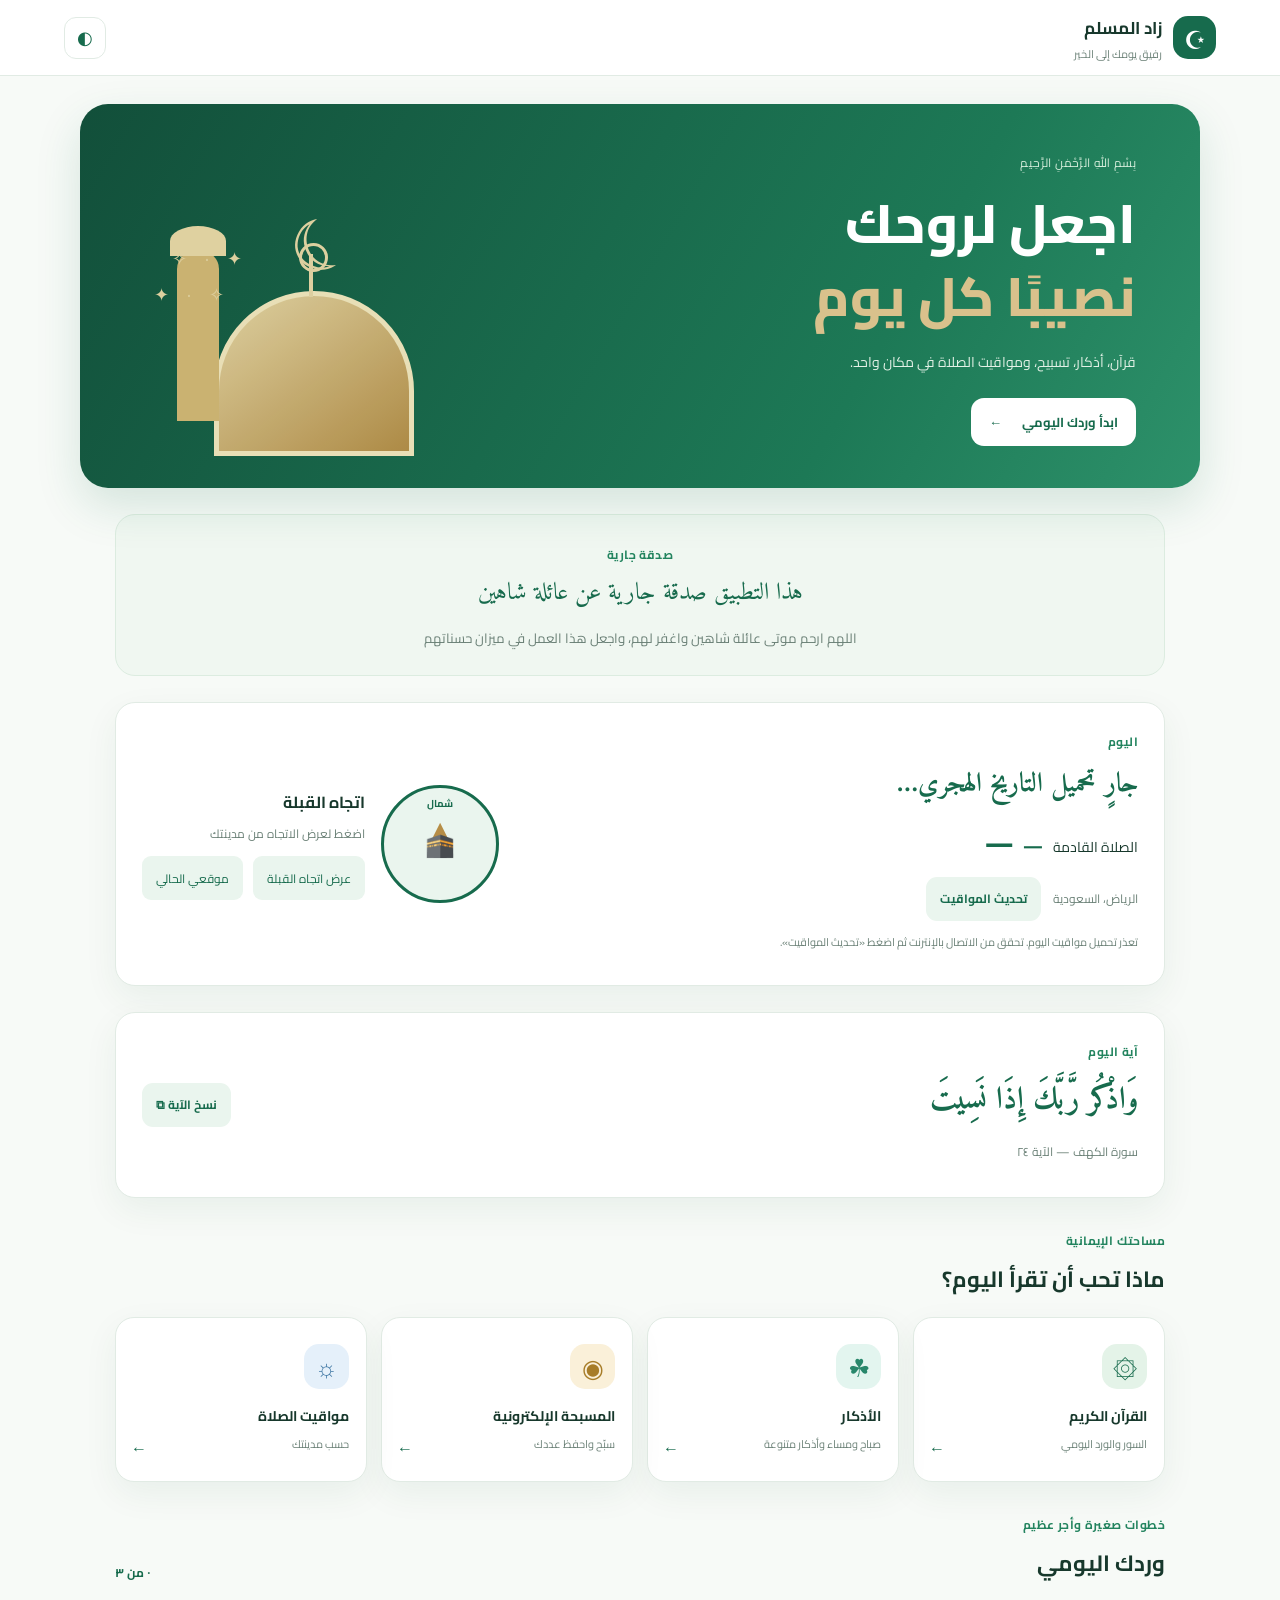
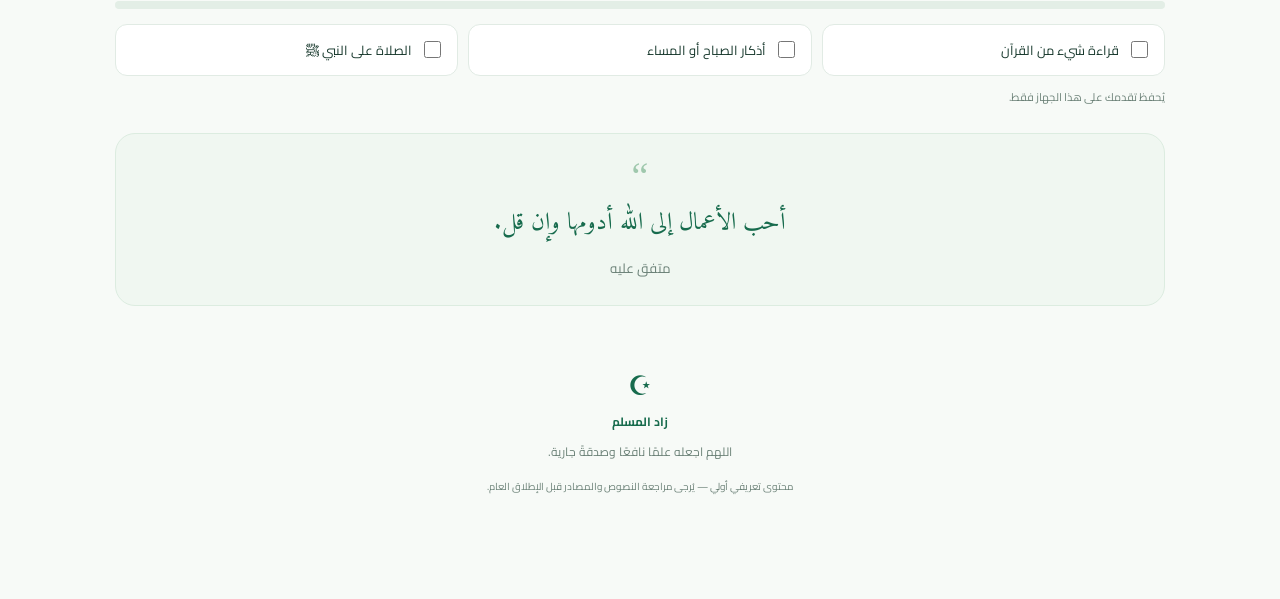
==== commit 77bb9aed: "زاد المسلم: إضافة إهداء صدقة جارية عن عائلة شاهين" ====
--- a/index.html
+++ b/index.html
@@ -27,6 +27,12 @@
         <a class="primary-btn" href="#daily">ابدأ وردك اليومي <span>←</span></a>
       </div>
       <div class="hero-art" aria-hidden="true"><div class="moon">☾</div><div class="dome"></div><div class="minaret"></div><div class="stars">✦　·　✧<br>　✧　·　✦</div></div>
+    </section>
+
+    <section class="quote-card" aria-label="صدقة جارية">
+      <span class="section-kicker">صدقة جارية</span>
+      <p>هذا التطبيق صدقة جارية عن عائلة شاهين</p>
+      <small>اللهم ارحم موتى عائلة شاهين واغفر لهم، واجعل هذا العمل في ميزان حسناتهم</small>
     </section>
 
     <section class="prayer-strip" id="prayerStrip" aria-label="مواقيت اليوم">
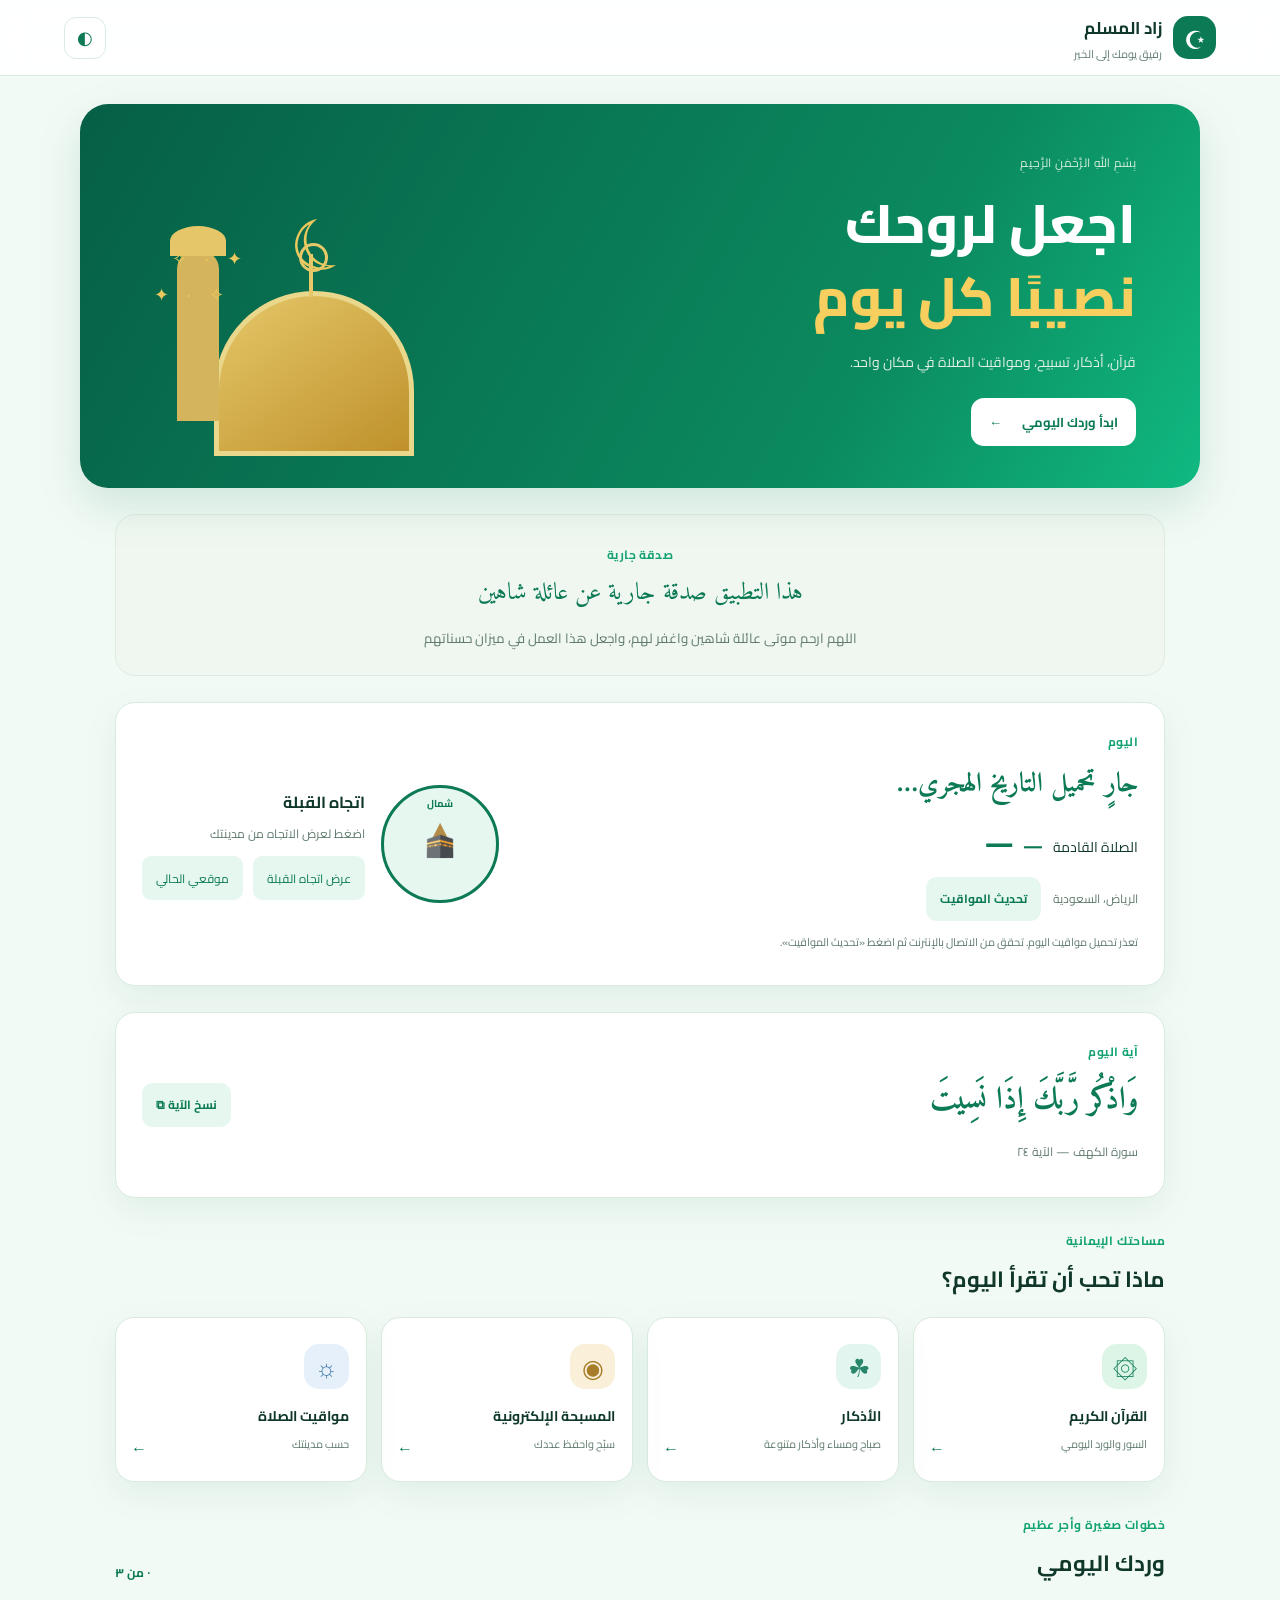
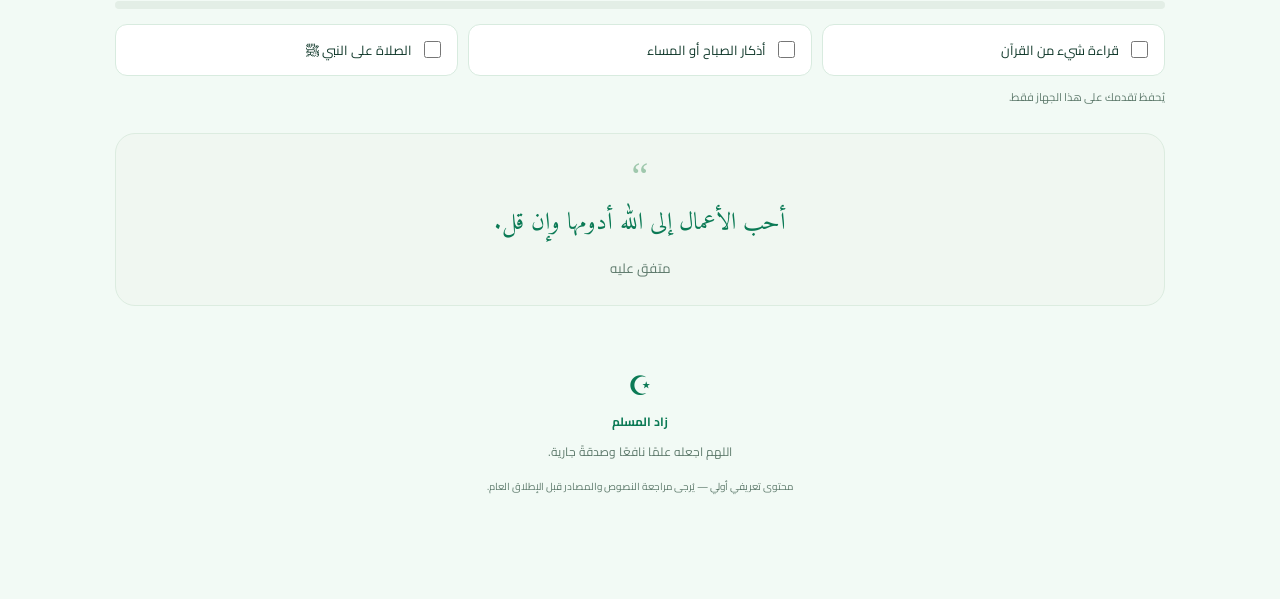
==== commit df02ffa1: "زاد المسلم: ألوان زاهية راقية (زمردي وذهبي) وأيقونة جديدة" ====
--- a/index.html
+++ b/index.html
@@ -3,7 +3,7 @@
 <head>
   <meta charset="utf-8">
   <meta name="viewport" content="width=device-width, initial-scale=1, viewport-fit=cover">
-  <meta name="theme-color" content="#176b4d">
+  <meta name="theme-color" content="#0b7a55">
   <meta name="description" content="زاد المسلم - القرآن والأذكار والتسبيح ومواقيت الصلاة">
   <title>زاد المسلم | رفيق يومك</title>
   <link rel="manifest" href="./manifest.webmanifest">
--- a/styles.css
+++ b/styles.css
@@ -1,6 +1,6 @@
 @import url('https://fonts.googleapis.com/css2?family=Amiri:wght@400;700&family=Cairo:wght@400;500;600;700;800&display=swap');
-:root{--green:#176b4d;--green2:#23845f;--pale:#eaf5ee;--paper:#fff;--bg:#f7faf7;--ink:#17382c;--muted:#6b8177;--line:#e1ebe4;--gold:#c49a4a;--shadow:0 12px 34px #174e3210}
-*{box-sizing:border-box}html{scroll-behavior:smooth;scroll-padding-top:80px}body{margin:0;background:var(--bg);color:var(--ink);font-family:'Cairo',sans-serif;padding-bottom:85px}button,a,input{font:inherit}button{cursor:pointer}.topbar{height:76px;display:flex;align-items:center;justify-content:space-between;padding:0 max(5vw,18px);background:#ffffffed;border-bottom:1px solid var(--line);position:sticky;top:0;z-index:5;backdrop-filter:blur(14px)}.brand{display:flex;align-items:center;gap:11px;color:var(--ink);text-decoration:none}.brand-mark{display:grid;place-items:center;background:var(--green);color:white;width:43px;height:43px;border-radius:15px;font-size:25px}.brand strong{display:block;font-size:17px}.brand small{display:block;color:var(--muted);font-size:11px}.icon-btn{border:1px solid var(--line);background:white;color:var(--green);border-radius:12px;width:42px;height:42px;font-size:18px}.hero{margin:28px auto 24px;width:min(1120px,92%);min-height:330px;border-radius:28px;background:linear-gradient(120deg,#124f3a,#1d7956 70%,#2d916a);color:white;display:flex;align-items:center;justify-content:space-between;overflow:hidden;padding:42px 5%;position:relative;box-shadow:0 18px 45px #176b4d26}.hero-copy{position:relative;z-index:1;max-width:540px}.eyebrow,.section-kicker{font-size:12px;letter-spacing:.4px;color:#d5eddb}.hero h1{font-size:clamp(34px,5vw,54px);line-height:1.35;margin:12px 0;font-weight:800}.hero h1 em{font-style:normal;color:#d9c18c}.hero p{color:#e2f1e6;font-size:14px;max-width:370px;line-height:2}.primary-btn{display:inline-flex;gap:20px;align-items:center;background:#fff;color:var(--green);padding:12px 18px;border-radius:13px;text-decoration:none;font-weight:700;font-size:13px;margin-top:8px}.hero-art{width:280px;height:250px;position:relative;flex-shrink:0;opacity:.95}.moon{position:absolute;top:8px;right:72px;font-size:70px;color:#e8d6a5;transform:rotate(-22deg)}.dome{position:absolute;bottom:-35px;right:10px;width:200px;height:165px;border-radius:100px 100px 0 0;background:linear-gradient(145deg,#e8d6a5,#b68d46);border:5px solid #f4e6bd}.dome:before{content:"";position:absolute;top:-42px;left:90px;width:4px;height:43px;background:#e8d6a5}.dome:after{content:"";position:absolute;top:-53px;left:80px;width:23px;height:23px;border:3px solid #e8d6a5;border-radius:50%}.minaret{position:absolute;bottom:0;right:205px;width:42px;height:170px;background:#d4b774;border-radius:18px 18px 0 0}.minaret:before{content:"";position:absolute;top:-25px;left:-7px;width:56px;height:30px;border-radius:50% 50% 0 0;background:#ead8a6}.stars{position:absolute;top:70px;left:10px;line-height:2;color:#e8d6a5;font-size:18px}.daily-card,.section,.content-panel,.quote-card{width:min(1050px,90%);margin:26px auto}.daily-card{background:white;border:1px solid var(--line);border-radius:20px;padding:22px 26px;display:flex;align-items:center;justify-content:space-between;gap:18px;box-shadow:var(--shadow)}.section-kicker{color:var(--green2);font-weight:700}.daily-card h2{font-family:'Amiri',serif;font-size:clamp(22px,3vw,31px);font-weight:700;margin:8px 0;color:var(--green)}.verse-ref,.muted{color:var(--muted);font-size:12px}.text-btn{border:0;background:var(--pale);color:var(--green);border-radius:11px;padding:10px 14px;white-space:nowrap;font-size:12px;font-weight:700;min-height:44px}.section-head,.panel-head{display:flex;justify-content:space-between;align-items:end;gap:14px;margin-bottom:17px}.section-head h2,.panel-head h2{font-size:22px;margin:4px 0 0}.feature-grid{display:grid;grid-template-columns:repeat(4,1fr);gap:14px}.feature-card{text-align:right;position:relative;background:white;border:1px solid var(--line);border-radius:19px;padding:20px 17px;min-height:165px;box-shadow:var(--shadow);color:var(--ink);transition:transform .2s,border .2s}.feature-card:hover{transform:translateY(-3px);border-color:#b8d9c5}.feature-icon{width:45px;height:45px;border-radius:15px;display:grid;place-items:center;font-size:25px;margin-bottom:14px}.green{background:#e4f3e8;color:#176b4d}.mint{background:#e3f5ef;color:#28876b}.gold{background:#faf0d9;color:#a77d29}.blue{background:#e5f0fa;color:#4279a5}.feature-card strong,.feature-card small{display:block}.feature-card strong{font-size:14px}.feature-card small{font-size:11px;color:var(--muted);margin-top:5px}.card-arrow{position:absolute;left:15px;bottom:18px;color:var(--green)}.content-panel{background:#fff;border:1px solid var(--line);border-radius:22px;padding:24px;box-shadow:var(--shadow)}.panel-head{align-items:center;margin-bottom:20px}.panel-content{line-height:2}.item-list{display:grid;gap:10px}.list-item{padding:15px;border:1px solid var(--line);border-radius:14px;background:#fbfdfb}.list-item strong{display:block}.list-item p{margin:8px 0;line-height:2;font-family:'Amiri',serif;font-size:21px}.list-item small{color:var(--muted)}.pill-btn{background:var(--pale);border:0;border-radius:9px;color:var(--green);padding:10px 14px;font-size:12px;min-height:44px}.tasbih-wrap{text-align:center;padding:18px}.tasbih-count{font-size:64px;color:var(--green);font-weight:800;line-height:1.3}.tasbih-button{width:160px;height:160px;border-radius:50%;border:9px solid #cfe8d7;background:var(--green);color:white;font-size:20px;box-shadow:0 12px 28px #176b4d25}.secondary-btn{border:1px solid var(--line);background:white;border-radius:10px;padding:10px 14px;color:var(--green);margin:8px;min-height:44px}.form-row{display:flex;gap:10px;flex-wrap:wrap}.form-row input{flex:1;min-width:180px;padding:12px;border:1px solid var(--line);border-radius:10px;background:white;color:var(--ink)}.prayer-grid{display:grid;grid-template-columns:repeat(3,1fr);gap:10px;margin-top:16px}.prayer-time{padding:15px;background:var(--pale);border-radius:13px;text-align:center}.prayer-time small,.prayer-time strong{display:block}.prayer-time strong{font-size:18px;color:var(--green)}.progress-label{font-size:12px;color:var(--green);font-weight:700}.progress-track{height:8px;background:#e3eee6;border-radius:9px;overflow:hidden;margin-bottom:15px}.progress-track span{display:block;height:100%;width:0;background:linear-gradient(90deg,#2a9669,#a9c96b);transition:width .2s}.checklist{display:grid;grid-template-columns:repeat(3,1fr);gap:10px}.checklist label{background:white;border:1px solid var(--line);border-radius:12px;padding:13px;font-size:13px;display:flex;align-items:center;gap:8px}.checklist input{accent-color:var(--green);width:17px;height:17px}.tiny{font-size:11px}.quote-card{background:#f0f7f1;border:1px solid #dcece0;border-radius:20px;text-align:center;padding:23px}.quote-mark{font-family:serif;font-size:38px;color:#9fc8ad;line-height:1}.quote-card p{font-family:'Amiri',serif;font-size:24px;margin:4px 0 8px;color:var(--green)}.quote-card small{color:var(--muted)}footer{text-align:center;padding:28px 20px 18px;color:var(--muted);font-size:12px}footer strong{color:var(--green)}footer p{margin:7px}.footer-mark{font-size:27px;color:var(--green)}footer small{display:block;margin-top:14px;font-size:10px}.bottom-nav{display:none}
+:root{--green:#0b7a55;--green2:#12a371;--pale:#e6f7ef;--paper:#fff;--bg:#f2faf5;--ink:#10382a;--muted:#5e7a6c;--line:#d8ebdf;--gold:#d9a62e;--shadow:0 12px 34px #0b6e4f14}
+*{box-sizing:border-box}html{scroll-behavior:smooth;scroll-padding-top:80px}body{margin:0;background:var(--bg);color:var(--ink);font-family:'Cairo',sans-serif;padding-bottom:85px}button,a,input{font:inherit}button{cursor:pointer}.topbar{height:76px;display:flex;align-items:center;justify-content:space-between;padding:0 max(5vw,18px);background:#ffffffed;border-bottom:1px solid var(--line);position:sticky;top:0;z-index:5;backdrop-filter:blur(14px)}.brand{display:flex;align-items:center;gap:11px;color:var(--ink);text-decoration:none}.brand-mark{display:grid;place-items:center;background:var(--green);color:white;width:43px;height:43px;border-radius:15px;font-size:25px}.brand strong{display:block;font-size:17px}.brand small{display:block;color:var(--muted);font-size:11px}.icon-btn{border:1px solid var(--line);background:white;color:var(--green);border-radius:12px;width:42px;height:42px;font-size:18px}.hero{margin:28px auto 24px;width:min(1120px,92%);min-height:330px;border-radius:28px;background:linear-gradient(120deg,#065f46,#0b8a5f 70%,#10b981);color:white;display:flex;align-items:center;justify-content:space-between;overflow:hidden;padding:42px 5%;position:relative;box-shadow:0 18px 45px #0b7a5526}.hero-copy{position:relative;z-index:1;max-width:540px}.eyebrow,.section-kicker{font-size:12px;letter-spacing:.4px;color:#d5eddb}.hero h1{font-size:clamp(34px,5vw,54px);line-height:1.35;margin:12px 0;font-weight:800}.hero h1 em{font-style:normal;color:#f6cf5e}.hero p{color:#e2f1e6;font-size:14px;max-width:370px;line-height:2}.primary-btn{display:inline-flex;gap:20px;align-items:center;background:#fff;color:var(--green);padding:12px 18px;border-radius:13px;text-decoration:none;font-weight:700;font-size:13px;margin-top:8px}.hero-art{width:280px;height:250px;position:relative;flex-shrink:0;opacity:.95}.moon{position:absolute;top:8px;right:72px;font-size:70px;color:#f6cf5e;transform:rotate(-22deg)}.dome{position:absolute;bottom:-35px;right:10px;width:200px;height:165px;border-radius:100px 100px 0 0;background:linear-gradient(145deg,#f2cd6b,#c9932a);border:5px solid #f6dd8f}.dome:before{content:"";position:absolute;top:-42px;left:90px;width:4px;height:43px;background:#f2cd6b}.dome:after{content:"";position:absolute;top:-53px;left:80px;width:23px;height:23px;border:3px solid #f2cd6b;border-radius:50%}.minaret{position:absolute;bottom:0;right:205px;width:42px;height:170px;background:#dfb95e;border-radius:18px 18px 0 0}.minaret:before{content:"";position:absolute;top:-25px;left:-7px;width:56px;height:30px;border-radius:50% 50% 0 0;background:#f2cd6b}.stars{position:absolute;top:70px;left:10px;line-height:2;color:#f6cf5e;font-size:18px}.daily-card,.section,.content-panel,.quote-card{width:min(1050px,90%);margin:26px auto}.daily-card{background:white;border:1px solid var(--line);border-radius:20px;padding:22px 26px;display:flex;align-items:center;justify-content:space-between;gap:18px;box-shadow:var(--shadow)}.section-kicker{color:var(--green2);font-weight:700}.daily-card h2{font-family:'Amiri',serif;font-size:clamp(22px,3vw,31px);font-weight:700;margin:8px 0;color:var(--green)}.verse-ref,.muted{color:var(--muted);font-size:12px}.text-btn{border:0;background:var(--pale);color:var(--green);border-radius:11px;padding:10px 14px;white-space:nowrap;font-size:12px;font-weight:700;min-height:44px}.section-head,.panel-head{display:flex;justify-content:space-between;align-items:end;gap:14px;margin-bottom:17px}.section-head h2,.panel-head h2{font-size:22px;margin:4px 0 0}.feature-grid{display:grid;grid-template-columns:repeat(4,1fr);gap:14px}.feature-card{text-align:right;position:relative;background:white;border:1px solid var(--line);border-radius:19px;padding:20px 17px;min-height:165px;box-shadow:var(--shadow);color:var(--ink);transition:transform .2s,border .2s}.feature-card:hover{transform:translateY(-3px);border-color:#b8d9c5}.feature-icon{width:45px;height:45px;border-radius:15px;display:grid;place-items:center;font-size:25px;margin-bottom:14px}.green{background:#dcf5e6;color:#0b7a55}.mint{background:#e3f5ef;color:#28876b}.gold{background:#faf0d9;color:#a77d29}.blue{background:#e5f0fa;color:#4279a5}.feature-card strong,.feature-card small{display:block}.feature-card strong{font-size:14px}.feature-card small{font-size:11px;color:var(--muted);margin-top:5px}.card-arrow{position:absolute;left:15px;bottom:18px;color:var(--green)}.content-panel{background:#fff;border:1px solid var(--line);border-radius:22px;padding:24px;box-shadow:var(--shadow)}.panel-head{align-items:center;margin-bottom:20px}.panel-content{line-height:2}.item-list{display:grid;gap:10px}.list-item{padding:15px;border:1px solid var(--line);border-radius:14px;background:#fbfdfb}.list-item strong{display:block}.list-item p{margin:8px 0;line-height:2;font-family:'Amiri',serif;font-size:21px}.list-item small{color:var(--muted)}.pill-btn{background:var(--pale);border:0;border-radius:9px;color:var(--green);padding:10px 14px;font-size:12px;min-height:44px}.tasbih-wrap{text-align:center;padding:18px}.tasbih-count{font-size:64px;color:var(--green);font-weight:800;line-height:1.3}.tasbih-button{width:160px;height:160px;border-radius:50%;border:9px solid #cfe8d7;background:var(--green);color:white;font-size:20px;box-shadow:0 12px 28px #0b7a5525}.secondary-btn{border:1px solid var(--line);background:white;border-radius:10px;padding:10px 14px;color:var(--green);margin:8px;min-height:44px}.form-row{display:flex;gap:10px;flex-wrap:wrap}.form-row input{flex:1;min-width:180px;padding:12px;border:1px solid var(--line);border-radius:10px;background:white;color:var(--ink)}.prayer-grid{display:grid;grid-template-columns:repeat(3,1fr);gap:10px;margin-top:16px}.prayer-time{padding:15px;background:var(--pale);border-radius:13px;text-align:center}.prayer-time small,.prayer-time strong{display:block}.prayer-time strong{font-size:18px;color:var(--green)}.progress-label{font-size:12px;color:var(--green);font-weight:700}.progress-track{height:8px;background:#e3eee6;border-radius:9px;overflow:hidden;margin-bottom:15px}.progress-track span{display:block;height:100%;width:0;background:linear-gradient(90deg,#2a9669,#a9c96b);transition:width .2s}.checklist{display:grid;grid-template-columns:repeat(3,1fr);gap:10px}.checklist label{background:white;border:1px solid var(--line);border-radius:12px;padding:13px;font-size:13px;display:flex;align-items:center;gap:8px}.checklist input{accent-color:var(--green);width:17px;height:17px}.tiny{font-size:11px}.quote-card{background:#f0f7f1;border:1px solid #dcece0;border-radius:20px;text-align:center;padding:23px}.quote-mark{font-family:serif;font-size:38px;color:#9fc8ad;line-height:1}.quote-card p{font-family:'Amiri',serif;font-size:24px;margin:4px 0 8px;color:var(--green)}.quote-card small{color:var(--muted)}footer{text-align:center;padding:28px 20px 18px;color:var(--muted);font-size:12px}footer strong{color:var(--green)}footer p{margin:7px}.footer-mark{font-size:27px;color:var(--green)}footer small{display:block;margin-top:14px;font-size:10px}.bottom-nav{display:none}
 body.dark{--paper:#10271f;--bg:#0b1d16;--ink:#e2f1e6;--muted:#a0b9aa;--line:#284638;--pale:#193c2c;--shadow:0 12px 34px #0002}body.dark .topbar,body.dark .daily-card,body.dark .feature-card,body.dark .content-panel,body.dark .list-item,body.dark .checklist label,body.dark .icon-btn,body.dark .secondary-btn,body.dark .form-row input{background:#10271f;color:var(--ink)}body.dark .quote-card{background:#132e22}body.dark .text-btn{background:#204c37;color:#e2f1e6}body.dark .hero{box-shadow:none}
 @media(max-width:760px){.hero{min-height:300px;padding:30px 24px;margin-top:16px}.hero-art{position:absolute;left:-65px;bottom:-20px;opacity:.25}.hero-copy{max-width:100%}.hero h1{font-size:37px}.feature-grid{grid-template-columns:repeat(2,1fr);gap:10px}.feature-card{min-height:155px;padding:15px}.daily-card{align-items:flex-start;padding:18px;flex-direction:column}.section-head h2,.panel-head h2{font-size:19px}.checklist{grid-template-columns:1fr}.bottom-nav{display:flex;position:fixed;bottom:0;right:0;left:0;z-index:8;justify-content:space-around;align-items:center;background:#fffffff2;border-top:1px solid var(--line);padding:8px 8px calc(8px + env(safe-area-inset-bottom));backdrop-filter:blur(12px)}.nav-item{display:flex;flex-direction:column;align-items:center;gap:2px;background:none;border:0;color:var(--muted);text-decoration:none;font-size:10px;padding:4px 12px}.nav-item span{font-size:21px}.nav-item.active{color:var(--green);font-weight:700}.prayer-grid{grid-template-columns:repeat(2,1fr)}.content-panel{padding:17px}.tasbih-button{width:145px;height:145px}}
 
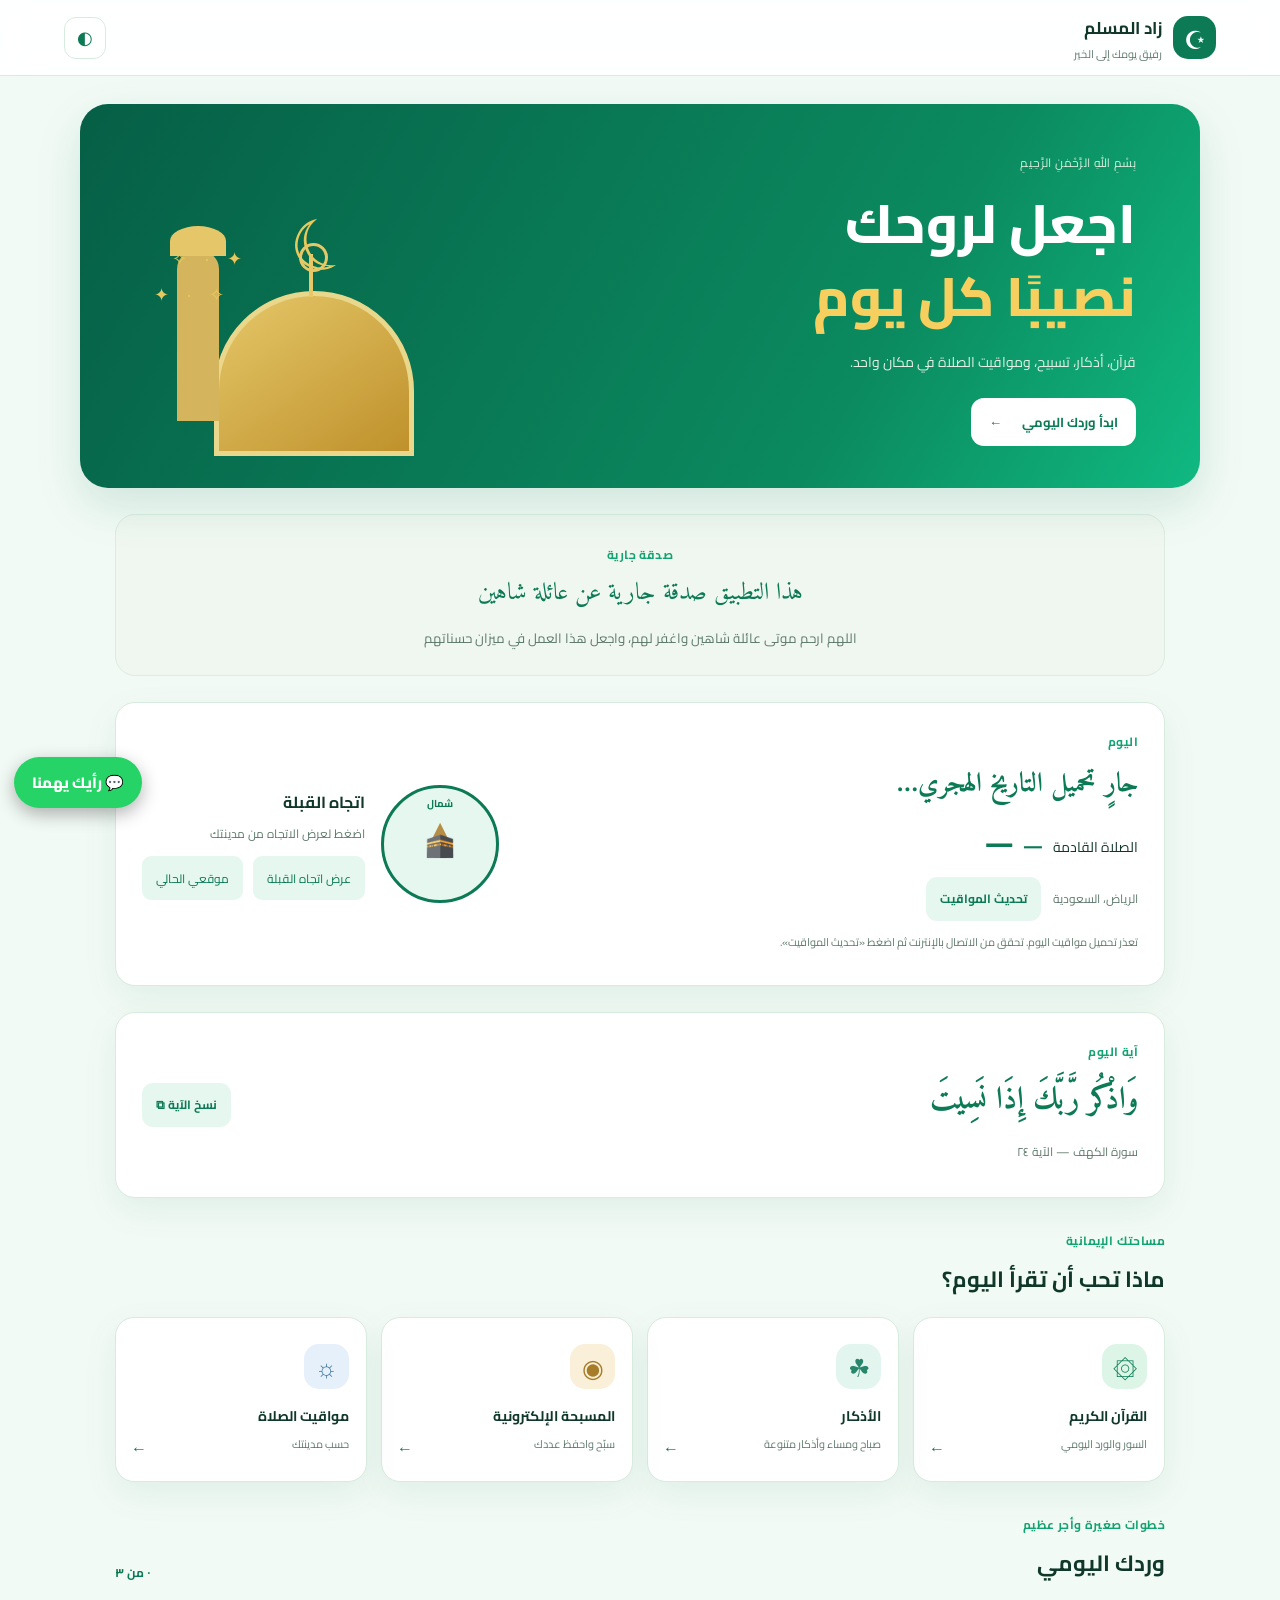
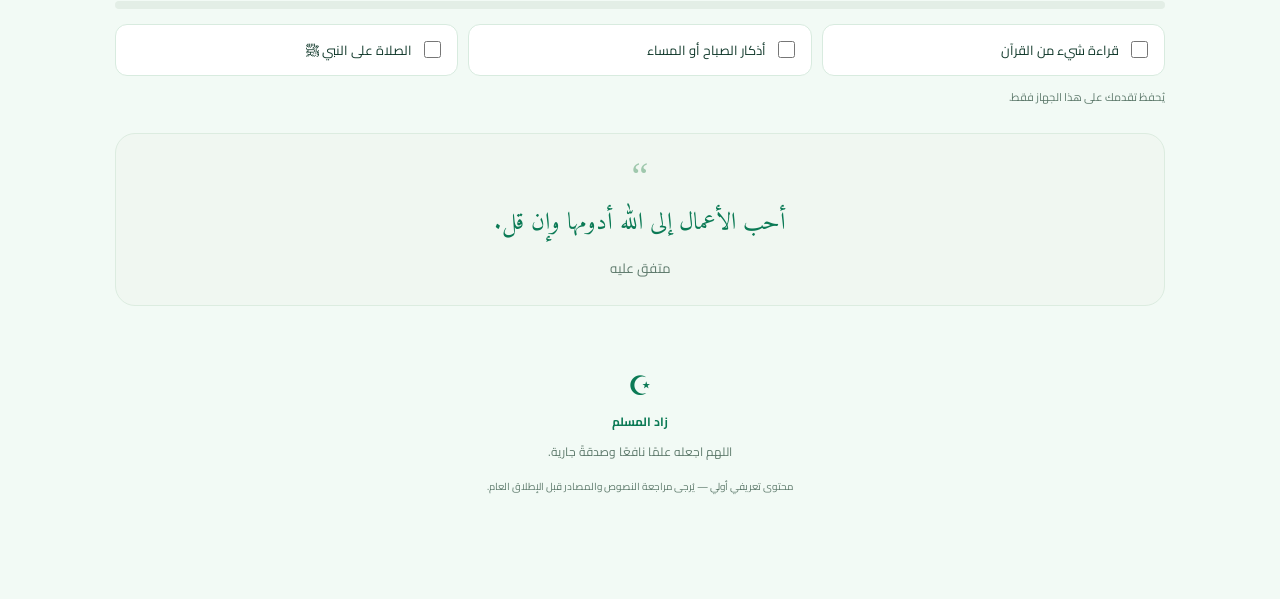
==== commit 9d31d5d5: "زر «رأيك يهمنا»: ملاحظات المستخدمين عبر واتساب أو إيميل" ====
--- a/index.html
+++ b/index.html
@@ -92,5 +92,15 @@
     <button class="nav-item" data-view="tasbih"><span>◉</span>التسبيح</button>
   </nav>
   <script src="./app.js"></script>
+<!-- fbk: رأيك يهمنا -->
+<div id="fbkWrap" style="position:fixed;bottom:92px;left:14px;z-index:99998;font-family:inherit;direction:rtl">
+<div id="fbkBox" style="display:none;background:#fff;color:#1d1d1d;border-radius:16px;box-shadow:0 10px 32px rgba(0,0,0,.35);padding:16px;width:262px;margin-bottom:10px;border:1px solid rgba(0,0,0,.08)">
+<div style="font-weight:800;font-size:16px;margin-bottom:4px">شاركنا رأيك 💬</div>
+<div style="font-size:13px;color:#666;line-height:1.6;margin-bottom:12px">رأيك في «زاد المسلم» بيساعدنا نطوّره. اختر الطريقة اللي تريحك:</div>
+<a href="https://wa.me/966563705249?text=%D8%B1%D8%A3%D9%8A%D9%8A%20%D9%81%D9%8A%20%D8%AA%D8%B7%D8%A8%D9%8A%D9%82%20%D8%B2%D8%A7%D8%AF%20%D8%A7%D9%84%D9%85%D8%B3%D9%84%D9%85%3A%0A%E2%80%A2%20%D8%A3%D9%83%D8%AA%D8%B1%20%D8%AD%D8%A7%D8%AC%D8%A9%20%D8%B9%D8%AC%D8%A8%D8%AA%D9%86%D9%8A%3A%20%0A%E2%80%A2%20%D8%AD%D8%A7%D8%AC%D8%A9%20%D9%85%D8%AD%D8%AA%D8%A7%D8%AC%D8%A9%20%D8%AA%D8%AD%D8%B3%D9%8A%D9%86%3A%20%0A%E2%80%A2%20%D8%AA%D9%82%D9%8A%D9%8A%D9%85%D9%8A%20%D9%85%D9%86%205%3A%20" target="_blank" rel="noopener" style="display:block;text-align:center;background:#25D366;color:#fff;text-decoration:none;border-radius:11px;padding:10px;font-weight:700;font-size:15px;margin-bottom:8px">إرسال عبر واتساب</a>
+<a href="mailto:abdullah.shahino23@gmail.com?subject=%D8%B1%D8%A3%D9%8A%D9%8A%20%D9%81%D9%8A%20%D8%AA%D8%B7%D8%A8%D9%8A%D9%82%20%D8%B2%D8%A7%D8%AF%20%D8%A7%D9%84%D9%85%D8%B3%D9%84%D9%85&body=%D8%B1%D8%A3%D9%8A%D9%8A%20%D9%81%D9%8A%20%D8%AA%D8%B7%D8%A8%D9%8A%D9%82%20%D8%B2%D8%A7%D8%AF%20%D8%A7%D9%84%D9%85%D8%B3%D9%84%D9%85%3A%0A%E2%80%A2%20%D8%A3%D9%83%D8%AA%D8%B1%20%D8%AD%D8%A7%D8%AC%D8%A9%20%D8%B9%D8%AC%D8%A8%D8%AA%D9%86%D9%8A%3A%20%0A%E2%80%A2%20%D8%AD%D8%A7%D8%AC%D8%A9%20%D9%85%D8%AD%D8%AA%D8%A7%D8%AC%D8%A9%20%D8%AA%D8%AD%D8%B3%D9%8A%D9%86%3A%20%0A%E2%80%A2%20%D8%AA%D9%82%D9%8A%D9%8A%D9%85%D9%8A%20%D9%85%D9%86%205%3A%20" style="display:block;text-align:center;background:#2b2b2b;color:#fff;text-decoration:none;border-radius:11px;padding:10px;font-weight:700;font-size:15px">إرسال عبر الإيميل</a>
+</div>
+<button onclick="var b=document.getElementById('fbkBox');b.style.display=(b.style.display=='block'?'none':'block')" style="background:#25D366;color:#fff;border:none;border-radius:26px;padding:11px 18px;font-size:15px;font-weight:800;cursor:pointer;box-shadow:0 6px 18px rgba(0,0,0,.3);font-family:inherit">💬 رأيك يهمنا</button>
+</div>
 </body>
 </html>
